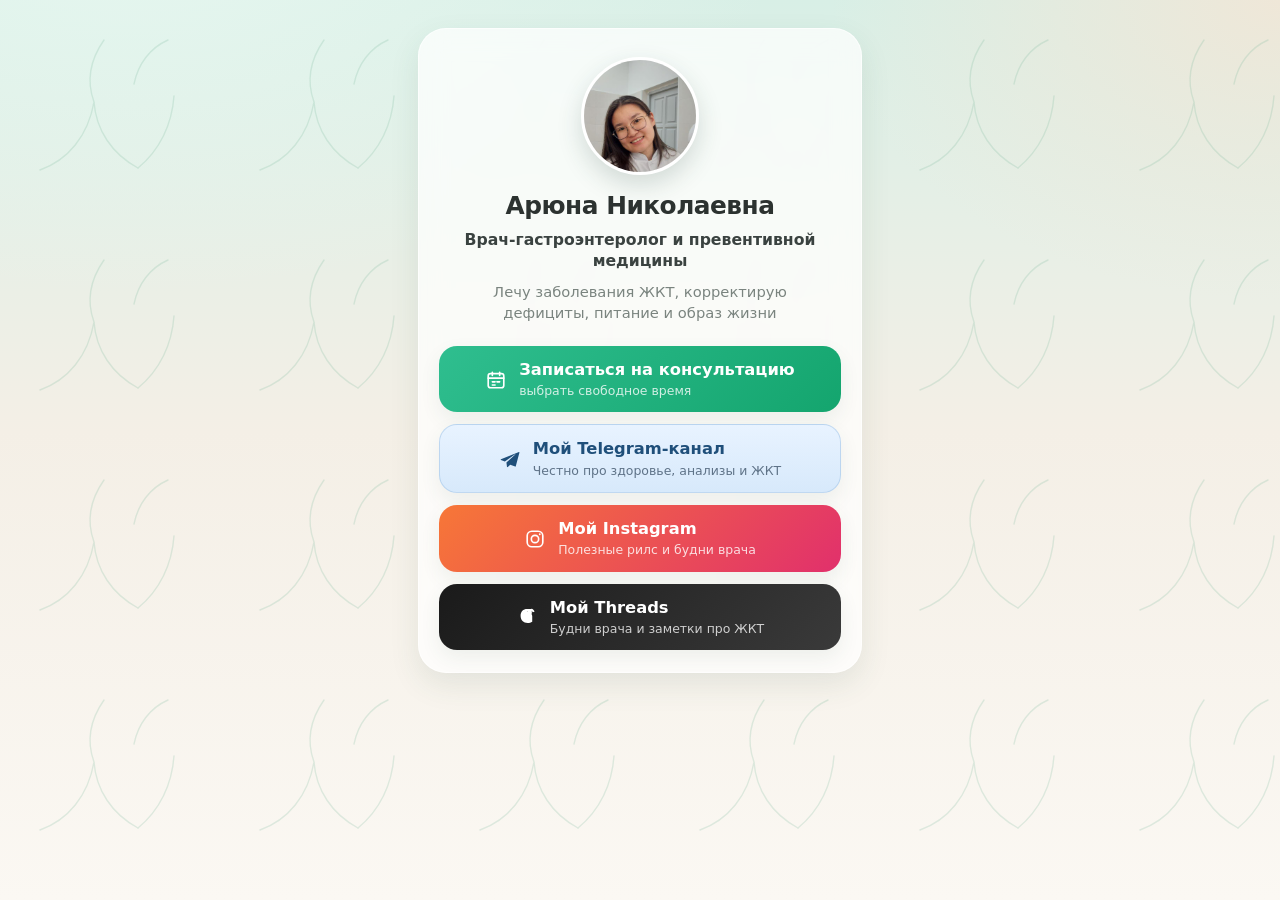
==== index.html @ d01ca4ce "Publish Aryuna landing for GitHub Pages Co-authored-by: kitelo <kitelovkin@users.noreply.github.com>" ====
<!DOCTYPE html>
<html lang="ru">
<head>
  <meta charset="utf-8" />
  <meta name="viewport" content="width=device-width, initial-scale=1" />
  <meta name="description" content="Арюна Николаевна — врач-гастроэнтеролог и превентивной медицины. Запись на консультацию." />
  <title>Арюна Николаевна</title>
  <style>
    :root {
      --mint: #d8efe6;
      --mint-deep: #bfe3d6;
      --beige: #f4efe6;
      --cream: #fbf8f3;
      --ink: #2f3432;
      --ink-soft: #5a625e;
      --ink-muted: #7a847f;
      --card: rgba(255, 255, 255, 0.72);
      --emerald-a: #2fbe8f;
      --emerald-b: #14a56e;
      --sky-a: #e8f3ff;
      --sky-b: #d7e9fb;
      --sky-ink: #1f4f7a;
      --ig-a: #f77737;
      --ig-b: #e1306c;
      --threads-a: #1a1a1a;
      --threads-b: #3a3a3a;
      --shadow: 0 12px 30px rgba(47, 84, 68, 0.10);
      --shadow-soft: 0 8px 20px rgba(47, 84, 68, 0.08);
      --radius: 18px;
      --max: 480px;
    }

    * { box-sizing: border-box; }
    html, body { margin: 0; padding: 0; }
    body {
      min-height: 100vh;
      font-family: Inter, system-ui, -apple-system, BlinkMacSystemFont, "Segoe UI", Roboto, "Helvetica Neue", Arial, sans-serif;
      color: var(--ink);
      background:
        radial-gradient(1200px 700px at 10% -10%, #e7f7f0 0%, transparent 55%),
        radial-gradient(900px 600px at 100% 0%, #efe7d8 0%, transparent 50%),
        linear-gradient(180deg, var(--mint) 0%, var(--beige) 48%, var(--cream) 100%);
      -webkit-font-smoothing: antialiased;
      text-rendering: optimizeLegibility;
    }

    /* Soft botanical / leaf pattern */
    body::before {
      content: "";
      position: fixed;
      inset: 0;
      pointer-events: none;
      opacity: 0.22;
      background-image:
        url("data:image/svg+xml,%3Csvg xmlns='http://www.w3.org/2000/svg' width='220' height='220' viewBox='0 0 220 220'%3E%3Cg fill='none' stroke='%2377b89a' stroke-width='1.4' stroke-linecap='round'%3E%3Cpath d='M40 170c28-10 48-34 54-68 2 28 18 52 44 66'/%3E%3Cpath d='M94 102c-8-22-4-42 10-62'/%3E%3Cpath d='M138 168c22-18 34-44 36-72'/%3E%3Cpath d='M168 40c-18 8-30 24-34 44'/%3E%3C/g%3E%3C/svg%3E");
      background-size: 220px 220px;
      z-index: 0;
    }

    .wrap {
      position: relative;
      z-index: 1;
      width: min(100%, var(--max));
      margin: 0 auto;
      padding: 28px 18px 40px;
    }

    .card {
      background: var(--card);
      backdrop-filter: blur(14px);
      -webkit-backdrop-filter: blur(14px);
      border: 1px solid rgba(255,255,255,0.65);
      border-radius: 28px;
      box-shadow: var(--shadow);
      padding: 28px 20px 22px;
      text-align: center;
    }

    .avatar {
      width: 118px;
      height: 118px;
      margin: 0 auto 16px;
      border-radius: 50%;
      overflow: hidden;
      border: 3px solid #fff;
      box-shadow: 0 10px 24px rgba(40, 70, 55, 0.18);
      background: #fff;
    }
    .avatar img {
      display: block;
      width: 100%;
      height: 100%;
      object-fit: cover;
    }

    h1 {
      margin: 0 0 8px;
      font-size: 1.55rem;
      line-height: 1.2;
      font-weight: 700;
      letter-spacing: -0.02em;
      color: #2c3230;
    }

    .role {
      margin: 0 0 10px;
      font-size: 0.98rem;
      line-height: 1.35;
      font-weight: 650;
      color: #3a4240;
    }

    .desc {
      margin: 0 auto 22px;
      max-width: 34ch;
      font-size: 0.92rem;
      line-height: 1.45;
      font-weight: 500;
      color: var(--ink-muted);
    }

    .actions {
      display: grid;
      gap: 12px;
    }

    .btn {
      display: block;
      width: 100%;
      border-radius: var(--radius);
      padding: 14px 16px 13px;
      text-decoration: none;
      box-shadow: var(--shadow-soft);
      transition: transform 0.18s ease, filter 0.18s ease, box-shadow 0.18s ease;
      -webkit-tap-highlight-color: transparent;
    }
    .btn:hover {
      transform: scale(1.02);
      filter: brightness(1.04);
      box-shadow: 0 14px 28px rgba(47, 84, 68, 0.14);
    }
    .btn:active { transform: scale(0.99); }
    .btn-inner {
      display: flex;
      align-items: center;
      justify-content: center;
      gap: 12px;
      text-align: left;
    }
    .btn-icon {
      flex: 0 0 22px;
      width: 22px;
      height: 22px;
      display: block;
    }
    .btn-text { min-width: 0; }
    .btn .title {
      display: block;
      font-size: 1.02rem;
      font-weight: 700;
      line-height: 1.25;
    }
    .btn .sub {
      display: block;
      margin-top: 3px;
      font-size: 0.78rem;
      font-weight: 500;
      line-height: 1.3;
      opacity: 0.88;
    }

    .btn-primary {
      background: linear-gradient(135deg, var(--emerald-a), var(--emerald-b));
      color: #fff;
    }
    .btn-primary .sub { color: rgba(255,255,255,0.9); }

    .btn-telegram {
      background: linear-gradient(180deg, var(--sky-a), var(--sky-b));
      color: var(--sky-ink);
      border: 1px solid rgba(160, 196, 230, 0.55);
    }
    .btn-telegram .sub { color: #5f7388; opacity: 1; }

    .btn-instagram {
      background: linear-gradient(135deg, var(--ig-a), var(--ig-b));
      color: #fff;
    }
    .btn-instagram .sub { color: rgba(255,255,255,0.92); }

    .btn-threads {
      background: linear-gradient(135deg, var(--threads-a), var(--threads-b));
      color: #fff;
    }
    .btn-threads .sub { color: rgba(255,255,255,0.88); }

    /* Fade-in stagger */
    .fade {
      opacity: 0;
      transform: translateY(10px);
      animation: fadeUp 0.55s ease forwards;
    }
    .d1 { animation-delay: 0.05s; }
    .d2 { animation-delay: 0.14s; }
    .d3 { animation-delay: 0.22s; }
    .d4 { animation-delay: 0.30s; }
    .d5 { animation-delay: 0.40s; }
    .d6 { animation-delay: 0.50s; }
    .d7 { animation-delay: 0.60s; }
    .d8 { animation-delay: 0.70s; }

    @keyframes fadeUp {
      to { opacity: 1; transform: translateY(0); }
    }

    @media (prefers-reduced-motion: reduce) {
      .fade { animation: none; opacity: 1; transform: none; }
      .btn { transition: none; }
    }
  </style>
</head>
<body>
  <main class="wrap">
    <section class="card" aria-label="Профиль Арюны Николаевны">
      <div class="avatar fade d1">
        <img src="[data-uri]" width="118" height="118" alt="Арюна Николаевна" />
      </div>
      <h1 class="fade d2">Арюна Николаевна</h1>
      <p class="role fade d3">Врач-гастроэнтеролог и превентивной медицины</p>
      <p class="desc fade d4">Лечу заболевания ЖКТ, корректирую дефициты, питание и образ жизни</p>

      <nav class="actions" aria-label="Ссылки">
        <a class="btn btn-primary fade d5" href="https://t.me/dc_aryuna_bot" rel="noopener noreferrer" target="_blank">
          <span class="btn-inner">
            <svg class="btn-icon" viewBox="0 0 24 24" aria-hidden="true" fill="none" stroke="currentColor" stroke-width="1.8" stroke-linecap="round" stroke-linejoin="round"><rect x="3.5" y="5" width="17" height="15.5" rx="2.5"/><path d="M8 3.5v3.5M16 3.5v3.5M3.5 10h17"/><path d="M8 14h3M13 14h3M8 17.5h3"/></svg>
            <span class="btn-text">
              <span class="title">Записаться на консультацию</span>
              <span class="sub">выбрать свободное время</span>
            </span>
          </span>
        </a>
        <a class="btn btn-telegram fade d6" href="https://t.me/AgentDouctor" rel="noopener noreferrer" target="_blank">
          <span class="btn-inner">
            <svg class="btn-icon" viewBox="0 0 24 24" aria-hidden="true" fill="currentColor"><path d="M21.8 4.3c.3-.1.6.2.5.5L18.3 20c-.1.3-.4.4-.7.3l-5.3-2.1-2.7 2.6c-.3.3-.8.1-.9-.3l-.6-4.8 9.7-8.6c.2-.2 0-.5-.2-.3L6.4 14.6 2.1 13c-.4-.1-.4-.6 0-.8L21.8 4.3z"/></svg>
            <span class="btn-text">
              <span class="title">Мой Telegram-канал</span>
              <span class="sub">Честно про здоровье, анализы и ЖКТ</span>
            </span>
          </span>
        </a>
        <a class="btn btn-instagram fade d7" href="https://www.instagram.com/doctoraryuna" rel="noopener noreferrer" target="_blank">
          <span class="btn-inner">
            <svg class="btn-icon" viewBox="0 0 24 24" aria-hidden="true" fill="none" stroke="currentColor" stroke-width="1.8" stroke-linecap="round" stroke-linejoin="round"><rect x="3.5" y="3.5" width="17" height="17" rx="5"/><circle cx="12" cy="12" r="4"/><circle cx="17.2" cy="6.8" r="1" fill="currentColor" stroke="none"/></svg>
            <span class="btn-text">
              <span class="title">Мой Instagram</span>
              <span class="sub">Полезные рилс и будни врача</span>
            </span>
          </span>
        </a>
        <a class="btn btn-threads fade d8" href="https://www.threads.net/@doctoraryuna" rel="noopener noreferrer" target="_blank">
          <span class="btn-inner">
            <svg class="btn-icon" viewBox="0 0 24 24" aria-hidden="true" fill="currentColor"><path d="M16.5 10.1c-.1-2.5-1.5-4.2-4.1-4.3-2.9-.1-4.7 1.8-4.7 4.9 0 3.4 1.9 5.3 5.1 5.3 1.7 0 3.1-.4 4.4-1.3l-.7-1.7c-1 .6-2 1-3.5 1-2.1 0-3.3-1.1-3.4-3.1.8.5 1.8.7 2.9.7 2.8 0 4.6-1.5 4.8-4.1.1-.9 0-1.7-.3-2.4.6.4 1.1 1 1.3 1.8l1.9-.7c-.4-1.4-1.4-2.6-2.8-3.3C15.3 3.7 13.7 3.2 12 3.2 7.9 3.2 5 6.1 5 10.7c0 4.8 3.1 7.9 7.7 7.9 1.9 0 3.6-.5 5-1.4v-6.2c0-1.2-.4-2.1-1.2-2.6-.4.6-.7 1.3-.7 2.1l.7-.4zm-3.9-1.4c-.9 0-1.7-.2-2.3-.6.1-1.4.9-2.3 2.2-2.3 1.2 0 1.9.8 2 2.1-.5.5-1.2.8-1.9.8z"/></svg>
            <span class="btn-text">
              <span class="title">Мой Threads</span>
              <span class="sub">Будни врача и заметки про ЖКТ</span>
            </span>
          </span>
        </a>
      </nav>
    </section>
  </main>
</body>
</html>
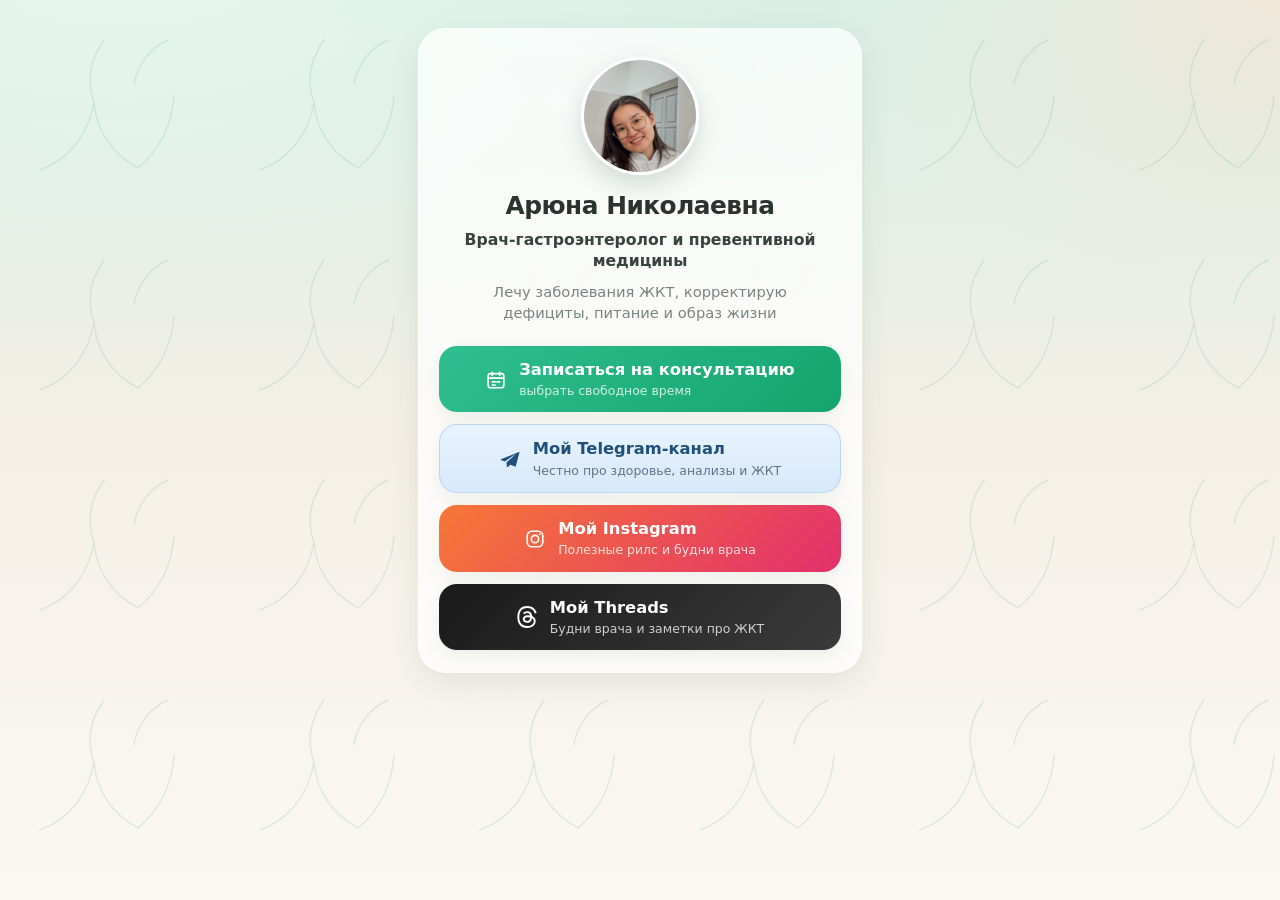
==== commit 95712e65: "Fix Threads button icon to Simple Icons glyph Co-authored-by: kitelo <kitelovkin@users.noreply.githu" ====
--- a/index.html
+++ b/index.html
@@ -259,7 +259,7 @@
         </a>
         <a class="btn btn-threads fade d8" href="https://www.threads.net/@doctoraryuna" rel="noopener noreferrer" target="_blank">
           <span class="btn-inner">
-            <svg class="btn-icon" viewBox="0 0 24 24" aria-hidden="true" fill="currentColor"><path d="M16.5 10.1c-.1-2.5-1.5-4.2-4.1-4.3-2.9-.1-4.7 1.8-4.7 4.9 0 3.4 1.9 5.3 5.1 5.3 1.7 0 3.1-.4 4.4-1.3l-.7-1.7c-1 .6-2 1-3.5 1-2.1 0-3.3-1.1-3.4-3.1.8.5 1.8.7 2.9.7 2.8 0 4.6-1.5 4.8-4.1.1-.9 0-1.7-.3-2.4.6.4 1.1 1 1.3 1.8l1.9-.7c-.4-1.4-1.4-2.6-2.8-3.3C15.3 3.7 13.7 3.2 12 3.2 7.9 3.2 5 6.1 5 10.7c0 4.8 3.1 7.9 7.7 7.9 1.9 0 3.6-.5 5-1.4v-6.2c0-1.2-.4-2.1-1.2-2.6-.4.6-.7 1.3-.7 2.1l.7-.4zm-3.9-1.4c-.9 0-1.7-.2-2.3-.6.1-1.4.9-2.3 2.2-2.3 1.2 0 1.9.8 2 2.1-.5.5-1.2.8-1.9.8z"/></svg>
+            <svg class="btn-icon" viewBox="0 0 24 24" aria-hidden="true" fill="currentColor"><path d="M12.186 24h-.007c-3.581-.024-6.334-1.205-8.184-3.509C2.35 18.44 1.5 15.586 1.472 12.01v-.017c.03-3.579.879-6.43 2.525-8.482C5.845 1.205 8.6.024 12.18 0h.014c2.746.02 5.043.725 6.826 2.098 1.677 1.29 2.858 3.13 3.509 5.467l-2.04.569c-1.104-3.96-3.898-5.984-8.304-6.015-2.91.022-5.11.936-6.54 2.717C4.307 6.504 3.616 8.914 3.589 12c.027 3.086.718 5.496 2.057 7.164 1.43 1.783 3.631 2.698 6.54 2.717 2.623-.02 4.358-.631 5.8-2.045 1.647-1.613 1.618-3.593 1.09-4.798-.31-.71-.873-1.3-1.634-1.75-.192 1.352-.622 2.446-1.284 3.272-.886 1.102-2.14 1.704-3.73 1.79-1.202.065-2.361-.218-3.259-.801-1.063-.689-1.685-1.74-1.752-2.964-.065-1.19.408-2.285 1.33-3.082.88-.76 2.119-1.207 3.583-1.291a13.853 13.853 0 0 1 3.02.142c-.126-.742-.375-1.332-.75-1.757-.513-.586-1.308-.883-2.359-.89h-.029c-.844 0-1.992.232-2.721 1.32L7.734 7.847c.98-1.454 2.568-2.256 4.478-2.256h.044c3.194.02 5.097 1.975 5.287 5.388.108.046.216.094.321.142 1.49.7 2.58 1.761 3.154 3.07.797 1.82.871 4.79-1.548 7.158-1.85 1.81-4.094 2.628-7.277 2.65Zm1.003-11.69c-.242 0-.487.007-.739.021-1.836.103-2.98.946-2.916 2.143.067 1.256 1.452 1.839 2.784 1.767 1.224-.065 2.818-.543 3.086-3.71a10.5 10.5 0 0 0-2.215-.221z"/></svg>
             <span class="btn-text">
               <span class="title">Мой Threads</span>
               <span class="sub">Будни врача и заметки про ЖКТ</span>
